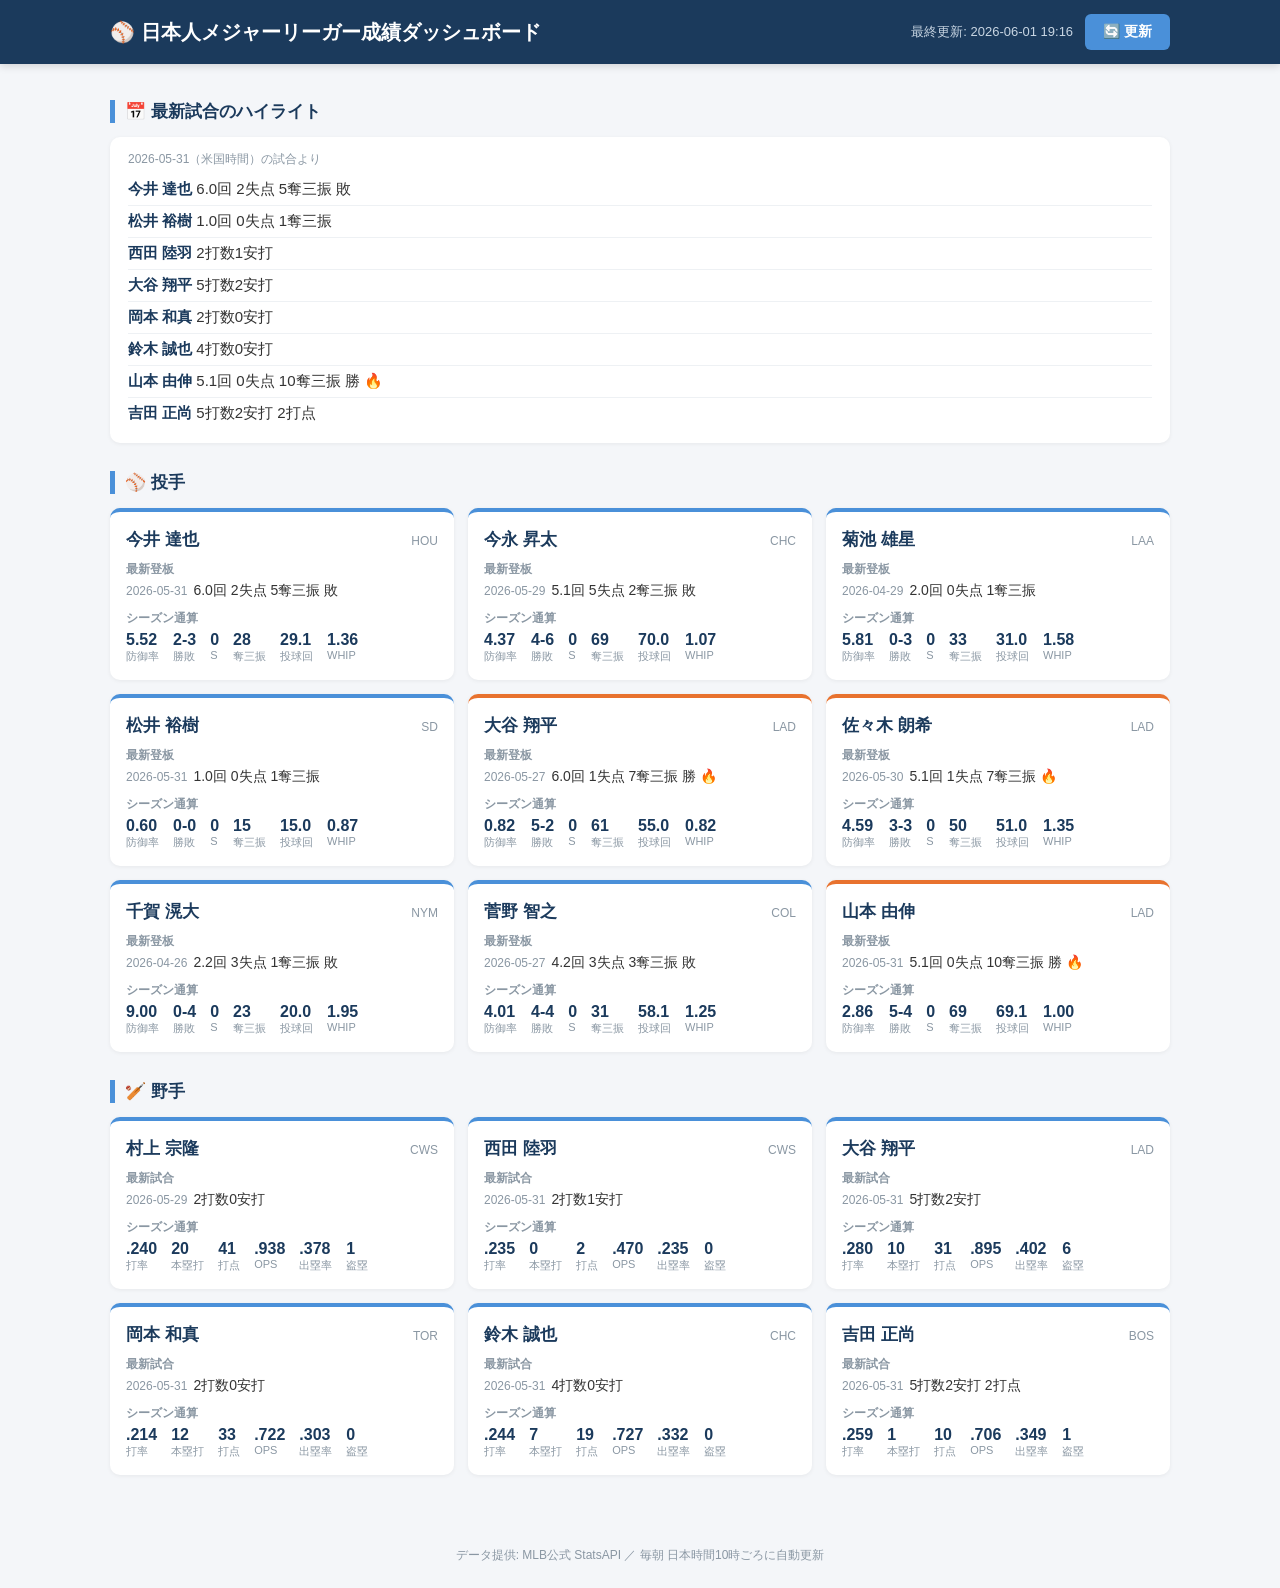
==== index.html @ 2294427c "静的サイト化＋GitHub Pages/Actions対応（公開準備） - データ取得をブラウザ側(app.js)に移植し裏方サーバー不要に - サイトファイルをリポジトリ直下へ移動（Pages配信用" ====
<!DOCTYPE html>
<html lang="ja">
<head>
  <meta charset="UTF-8">
  <meta name="viewport" content="width=device-width, initial-scale=1.0">
  <title>日本人メジャーリーガー成績ダッシュボード</title>
  <link rel="stylesheet" href="style.css">
</head>
<body>
  <header class="header">
    <div class="header-inner">
      <h1>⚾ 日本人メジャーリーガー成績ダッシュボード</h1>
      <div class="header-right">
        <span id="updated" class="updated">最終更新: —</span>
        <button id="update-btn" class="update-btn">🔄 更新</button>
      </div>
    </div>
  </header>

  <main class="main">
    <div id="status" class="status"></div>

    <section class="section">
      <h2 class="section-title">📅 最新試合のハイライト</h2>
      <div id="highlights" class="highlights"></div>
    </section>

    <section class="section">
      <h2 class="section-title">⚾ 投手</h2>
      <div id="pitchers" class="card-grid"></div>
    </section>

    <section class="section">
      <h2 class="section-title">🏏 野手</h2>
      <div id="batters" class="card-grid"></div>
    </section>
  </main>

  <footer class="footer">
    データ提供: MLB公式 StatsAPI ／ 毎朝 日本時間10時ごろに自動更新
  </footer>

  <script src="app.js"></script>
</body>
</html>
---- style.css ----
:root {
  --navy: #1B3A5C;
  --blue: #4A90D9;
  --text: #333333;
  --muted: #8a97a3;
  --bg: #f4f6f9;
  --card: #ffffff;
  --hot: #e8722e;
}

* { box-sizing: border-box; }

body {
  margin: 0;
  font-family: "Segoe UI", "Hiragino Kaku Gothic ProN", "Meiryo", sans-serif;
  color: var(--text);
  background: var(--bg);
}

/* ===== ヘッダー ===== */
.header {
  background: var(--navy);
  color: #fff;
  position: sticky;
  top: 0;
  z-index: 10;
  box-shadow: 0 2px 8px rgba(0,0,0,.15);
}
.header-inner {
  max-width: 1100px;
  margin: 0 auto;
  padding: 14px 20px;
  display: flex;
  align-items: center;
  justify-content: space-between;
  gap: 12px;
  flex-wrap: wrap;
}
.header h1 { font-size: 20px; margin: 0; }
.header-right { display: flex; align-items: center; gap: 12px; }
.updated { font-size: 13px; color: #c9d6e3; }
.update-btn {
  background: var(--blue);
  color: #fff;
  border: none;
  border-radius: 6px;
  padding: 9px 18px;
  font-size: 14px;
  font-weight: 600;
  cursor: pointer;
  transition: background .15s, opacity .15s;
}
.update-btn:hover { background: #3a7bc0; }
.update-btn:disabled { opacity: .6; cursor: progress; }

/* ===== レイアウト ===== */
.main { max-width: 1100px; margin: 0 auto; padding: 20px; }
.section { margin-bottom: 28px; }
.section-title {
  font-size: 17px;
  color: var(--navy);
  border-left: 5px solid var(--blue);
  padding-left: 10px;
  margin: 0 0 14px;
}
.status {
  text-align: center;
  color: var(--muted);
  padding: 8px;
  font-size: 14px;
}
.status.error { color: #c0392b; }

/* ===== ハイライト ===== */
.highlights {
  background: var(--card);
  border-radius: 10px;
  padding: 14px 18px;
  box-shadow: 0 1px 4px rgba(0,0,0,.06);
}
.highlight-row { padding: 6px 0; font-size: 15px; border-bottom: 1px solid #eef1f4; }
.highlight-row:last-child { border-bottom: none; }
.highlight-row .h-name { font-weight: 700; color: var(--navy); }
.highlight-empty { color: var(--muted); }

/* ===== カード ===== */
.card-grid {
  display: grid;
  grid-template-columns: repeat(auto-fill, minmax(260px, 1fr));
  gap: 14px;
}
.card {
  background: var(--card);
  border-radius: 10px;
  padding: 16px;
  box-shadow: 0 1px 4px rgba(0,0,0,.06);
  border-top: 4px solid var(--blue);
}
.card.hot { border-top-color: var(--hot); }
.card-head { display: flex; align-items: baseline; justify-content: space-between; margin-bottom: 10px; }
.card-name { font-size: 17px; font-weight: 700; color: var(--navy); }
.card-team { font-size: 12px; color: var(--muted); }

.block-label {
  font-size: 12px;
  color: var(--muted);
  margin: 10px 0 4px;
  font-weight: 600;
}
.latest-line { font-size: 14px; }
.latest-line .date { color: var(--muted); font-size: 12px; margin-right: 6px; }
.latest-none { color: var(--muted); font-size: 14px; }
.fire { color: var(--hot); }

.stat-row {
  display: flex;
  flex-wrap: wrap;
  gap: 6px 14px;
}
.stat {
  font-size: 14px;
}
.stat b { color: var(--navy); font-size: 16px; }
.stat span { color: var(--muted); font-size: 11px; display: block; }

/* ===== フッター ===== */
.footer {
  text-align: center;
  color: var(--muted);
  font-size: 12px;
  padding: 24px;
}

@media (max-width: 480px) {
  .header h1 { font-size: 16px; }
}
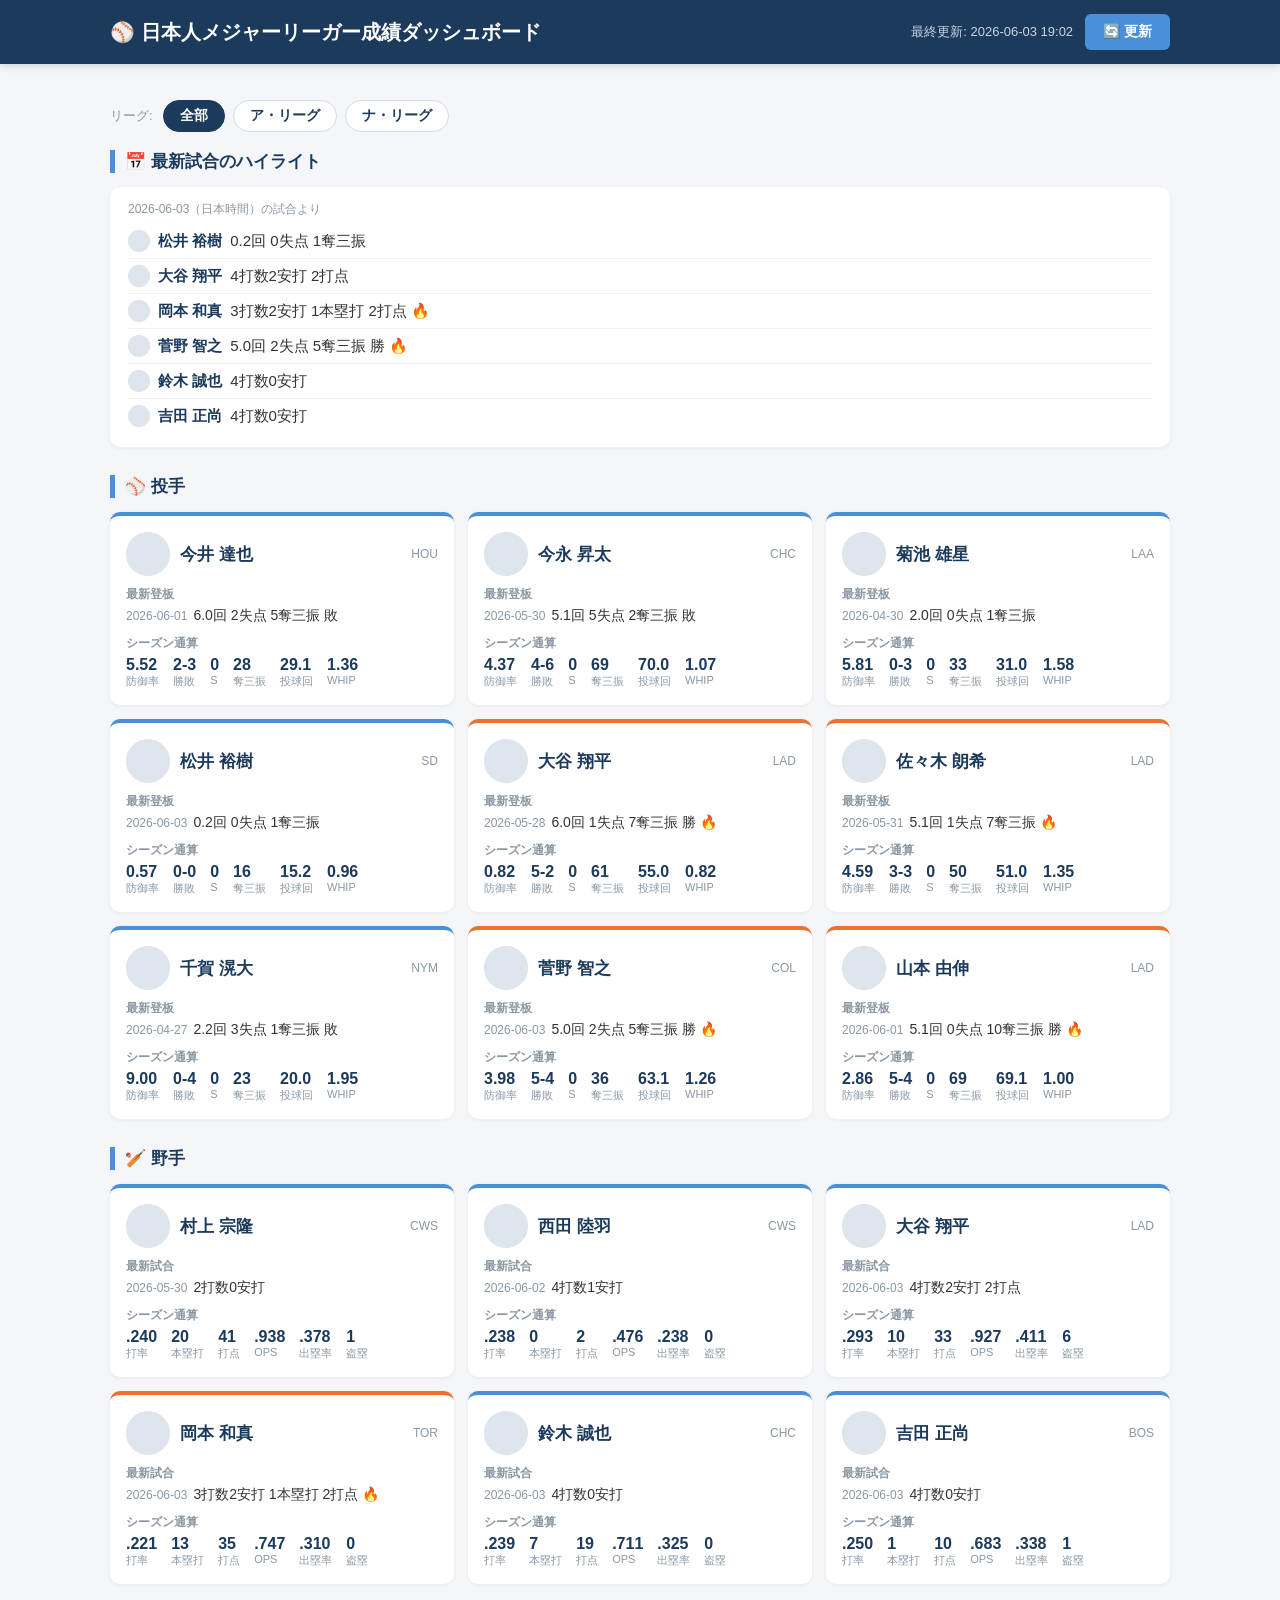
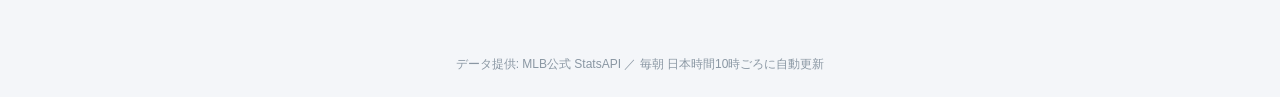
==== commit eb039967: "⑥リーグ絞り込みと⑦試合中タグを追加 - ⑥ AL/NL の絞り込みボタンを追加（固定対応表 config/team_league.json で判定） - ⑦ 進行中試合のカードに「🟢 試合中」タグを" ====
--- a/index.html
+++ b/index.html
@@ -19,6 +19,13 @@
 
   <main class="main">
     <div id="status" class="status"></div>
+
+    <div id="league-filter" class="league-filter" role="group" aria-label="リーグで絞り込み">
+      <span class="filter-label">リーグ:</span>
+      <button class="filter-btn is-active" data-league="ALL">全部</button>
+      <button class="filter-btn" data-league="AL">ア・リーグ</button>
+      <button class="filter-btn" data-league="NL">ナ・リーグ</button>
+    </div>
 
     <section class="section">
       <h2 class="section-title">📅 最新試合のハイライト</h2>
--- a/style.css
+++ b/style.css
@@ -71,6 +71,33 @@
 }
 .status.error { color: #c0392b; }
 
+/* ===== リーグ絞り込み ===== */
+.league-filter {
+  display: flex;
+  align-items: center;
+  gap: 8px;
+  flex-wrap: wrap;
+  margin-bottom: 18px;
+}
+.filter-label { font-size: 13px; color: var(--muted); margin-right: 2px; }
+.filter-btn {
+  background: #fff;
+  color: var(--navy);
+  border: 1px solid #d4dbe4;
+  border-radius: 999px;
+  padding: 6px 16px;
+  font-size: 14px;
+  font-weight: 600;
+  cursor: pointer;
+  transition: background .15s, color .15s, border-color .15s;
+}
+.filter-btn:hover { border-color: var(--blue); }
+.filter-btn.is-active {
+  background: var(--navy);
+  color: #fff;
+  border-color: var(--navy);
+}
+
 /* ===== ハイライト ===== */
 .highlights {
   background: var(--card);
@@ -78,10 +105,15 @@
   padding: 14px 18px;
   box-shadow: 0 1px 4px rgba(0,0,0,.06);
 }
-.highlight-row { padding: 6px 0; font-size: 15px; border-bottom: 1px solid #eef1f4; }
+.highlight-row { display: flex; align-items: center; gap: 8px; padding: 6px 0; font-size: 15px; border-bottom: 1px solid #eef1f4; }
 .highlight-row:last-child { border-bottom: none; }
 .highlight-row .h-name { font-weight: 700; color: var(--navy); }
 .highlight-empty { color: var(--muted); }
+
+/* ===== 顔写真（丸） ===== */
+.avatar { object-fit: cover; border-radius: 50%; background: #dfe5ec; flex: none; }
+.avatar-card { width: 44px; height: 44px; }
+.avatar-mini { width: 22px; height: 22px; }
 
 /* ===== カード ===== */
 .card-grid {
@@ -97,15 +129,28 @@
   border-top: 4px solid var(--blue);
 }
 .card.hot { border-top-color: var(--hot); }
-.card-head { display: flex; align-items: baseline; justify-content: space-between; margin-bottom: 10px; }
+.card-head { display: flex; align-items: center; justify-content: space-between; gap: 8px; margin-bottom: 10px; }
+.card-id { display: flex; align-items: center; gap: 10px; min-width: 0; }
 .card-name { font-size: 17px; font-weight: 700; color: var(--navy); }
-.card-team { font-size: 12px; color: var(--muted); }
+.card-team { font-size: 12px; color: var(--muted); flex: none; }
 
 .block-label {
   font-size: 12px;
   color: var(--muted);
   margin: 10px 0 4px;
   font-weight: 600;
+}
+.live-tag {
+  display: inline-block;
+  font-size: 11px;
+  font-weight: 700;
+  color: #1e8e4e;
+  background: #e6f6ec;
+  border: 1px solid #b8e6c8;
+  border-radius: 999px;
+  padding: 1px 8px;
+  margin-left: 4px;
+  vertical-align: middle;
 }
 .latest-line { font-size: 14px; }
 .latest-line .date { color: var(--muted); font-size: 12px; margin-right: 6px; }
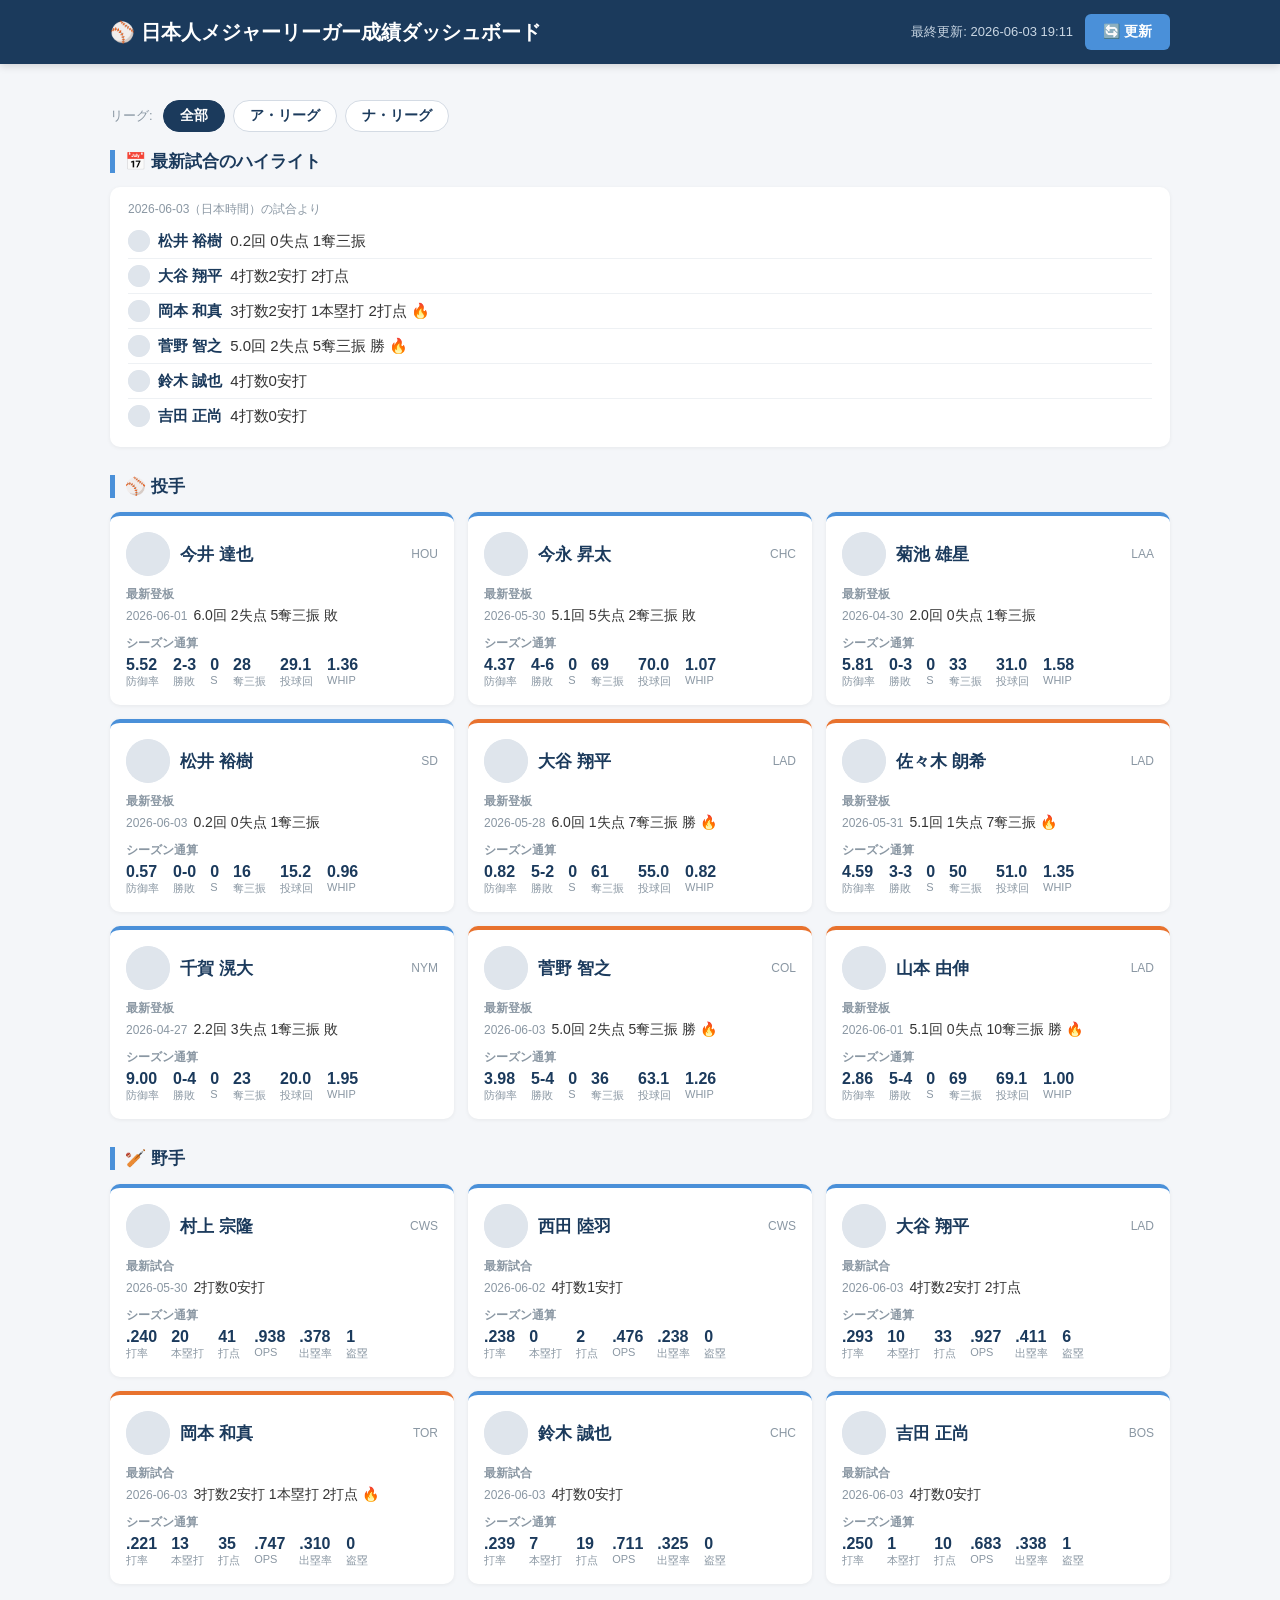
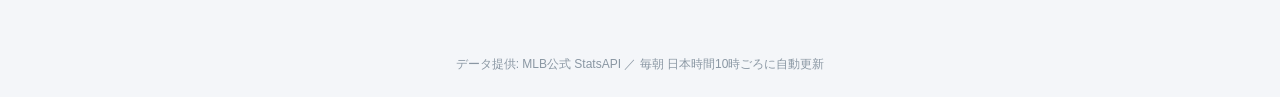
==== commit e3491295: "キャッシュ対策: app.js/style.css にバージョン印を付与 - index.html で app.js?v=日付 / style.css?v=日付 を参照し、更新時に最新が読まれるように" ====
--- a/index.html
+++ b/index.html
@@ -4,7 +4,7 @@
   <meta charset="UTF-8">
   <meta name="viewport" content="width=device-width, initial-scale=1.0">
   <title>日本人メジャーリーガー成績ダッシュボード</title>
-  <link rel="stylesheet" href="style.css">
+  <link rel="stylesheet" href="style.css?v=2026-06-04">
 </head>
 <body>
   <header class="header">
@@ -47,6 +47,7 @@
     データ提供: MLB公式 StatsAPI ／ 毎朝 日本時間10時ごろに自動更新
   </footer>
 
-  <script src="app.js"></script>
+  <!-- ?v=日付 はキャッシュ対策。app.js / style.css を更新したらこの日付も合わせて変えること（古いファイルが読まれるのを防ぐ） -->
+  <script src="app.js?v=2026-06-04"></script>
 </body>
 </html>
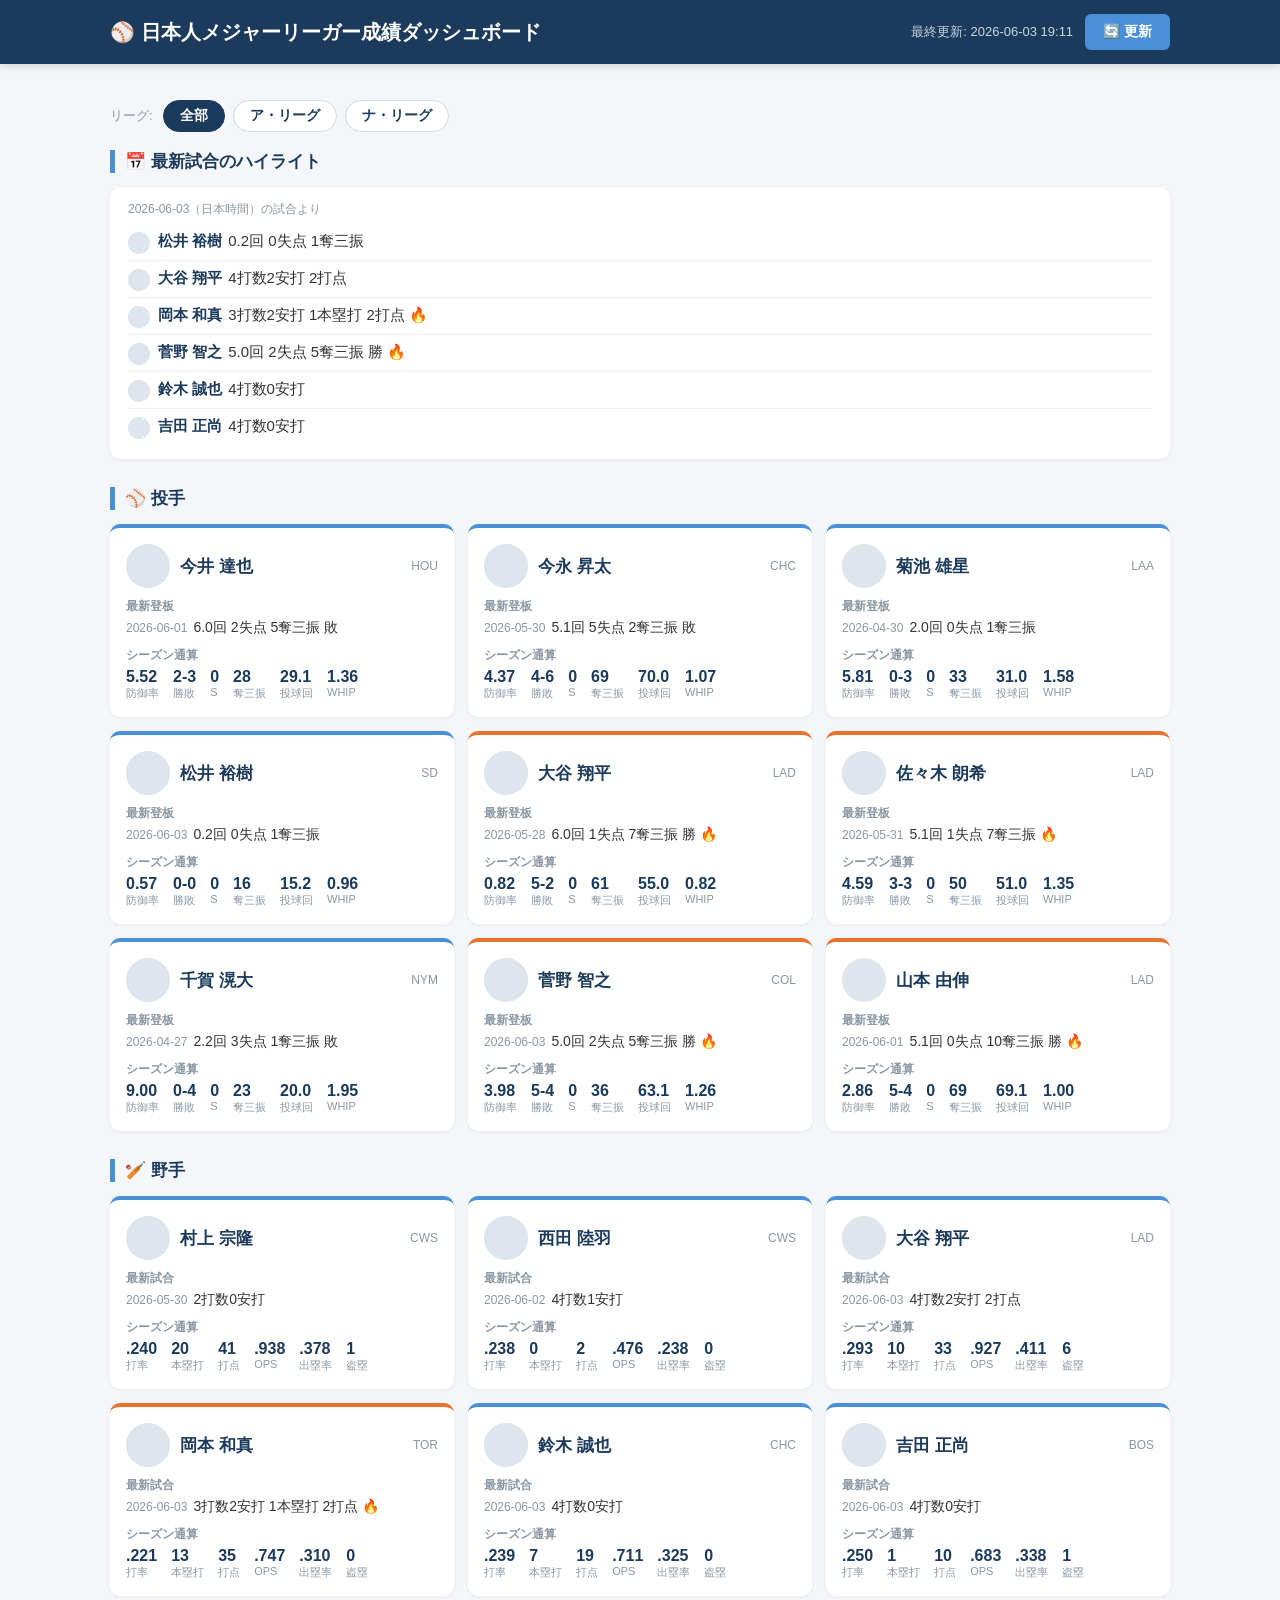
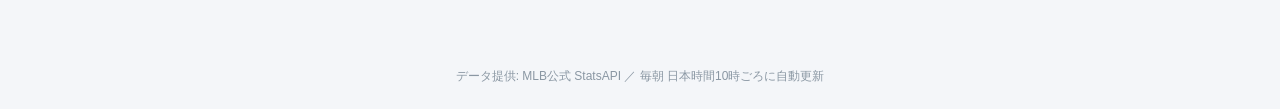
==== commit 7a8d20ec: "スマホ表示の改善: ハイライト改行崩れの修正と手動更新の端末記憶 - ハイライト行を「顔写真＋名前/成績ひとまとめ」に再構成し、狭い画面での   変な折り返しを解消（app.js / style.cs" ====
--- a/index.html
+++ b/index.html
@@ -4,7 +4,15 @@
   <meta charset="UTF-8">
   <meta name="viewport" content="width=device-width, initial-scale=1.0">
   <title>日本人メジャーリーガー成績ダッシュボード</title>
-  <link rel="stylesheet" href="style.css?v=2026-06-04">
+  <link rel="stylesheet" href="style.css?v=2026-06-04b">
+
+  <!-- PWA（ホーム画面に置けるアプリ風）設定 -->
+  <link rel="manifest" href="manifest.json">
+  <meta name="theme-color" content="#1B3A5C">
+  <link rel="apple-touch-icon" href="apple-touch-icon.png">
+  <meta name="apple-mobile-web-app-capable" content="yes">
+  <meta name="apple-mobile-web-app-status-bar-style" content="black-translucent">
+  <meta name="apple-mobile-web-app-title" content="日本人MLB成績">
 </head>
 <body>
   <header class="header">
@@ -48,6 +56,16 @@
   </footer>
 
   <!-- ?v=日付 はキャッシュ対策。app.js / style.css を更新したらこの日付も合わせて変えること（古いファイルが読まれるのを防ぐ） -->
-  <script src="app.js?v=2026-06-04"></script>
+  <script src="app.js?v=2026-06-04b"></script>
+
+  <!-- 以前のオフライン機能(サービスワーカー)は廃止。古い登録を解除し、残ったキャッシュを掃除する。 -->
+  <script>
+    if ('serviceWorker' in navigator) {
+      navigator.serviceWorker.getRegistrations().then((regs) => regs.forEach((r) => r.unregister()));
+    }
+    if (window.caches && caches.keys) {
+      caches.keys().then((keys) => keys.forEach((k) => caches.delete(k)));
+    }
+  </script>
 </body>
 </html>
--- a/style.css
+++ b/style.css
@@ -105,9 +105,13 @@
   padding: 14px 18px;
   box-shadow: 0 1px 4px rgba(0,0,0,.06);
 }
-.highlight-row { display: flex; align-items: center; gap: 8px; padding: 6px 0; font-size: 15px; border-bottom: 1px solid #eef1f4; }
+.highlight-row { display: flex; align-items: flex-start; gap: 8px; padding: 6px 0; font-size: 15px; border-bottom: 1px solid #eef1f4; }
 .highlight-row:last-child { border-bottom: none; }
-.highlight-row .h-name { font-weight: 700; color: var(--navy); }
+/* 名前＋試合中タグ＋成績をひとまとめにして、狭い画面でも自然に折り返す */
+.highlight-row .h-body { min-width: 0; flex: 1; line-height: 1.5; }
+.highlight-row .h-name { font-weight: 700; color: var(--navy); margin-right: 6px; white-space: nowrap; }
+.highlight-row .h-stat { word-break: normal; overflow-wrap: anywhere; }
+.highlight-row .avatar-mini { margin-top: 2px; }
 .highlight-empty { color: var(--muted); }
 
 /* ===== 顔写真（丸） ===== */
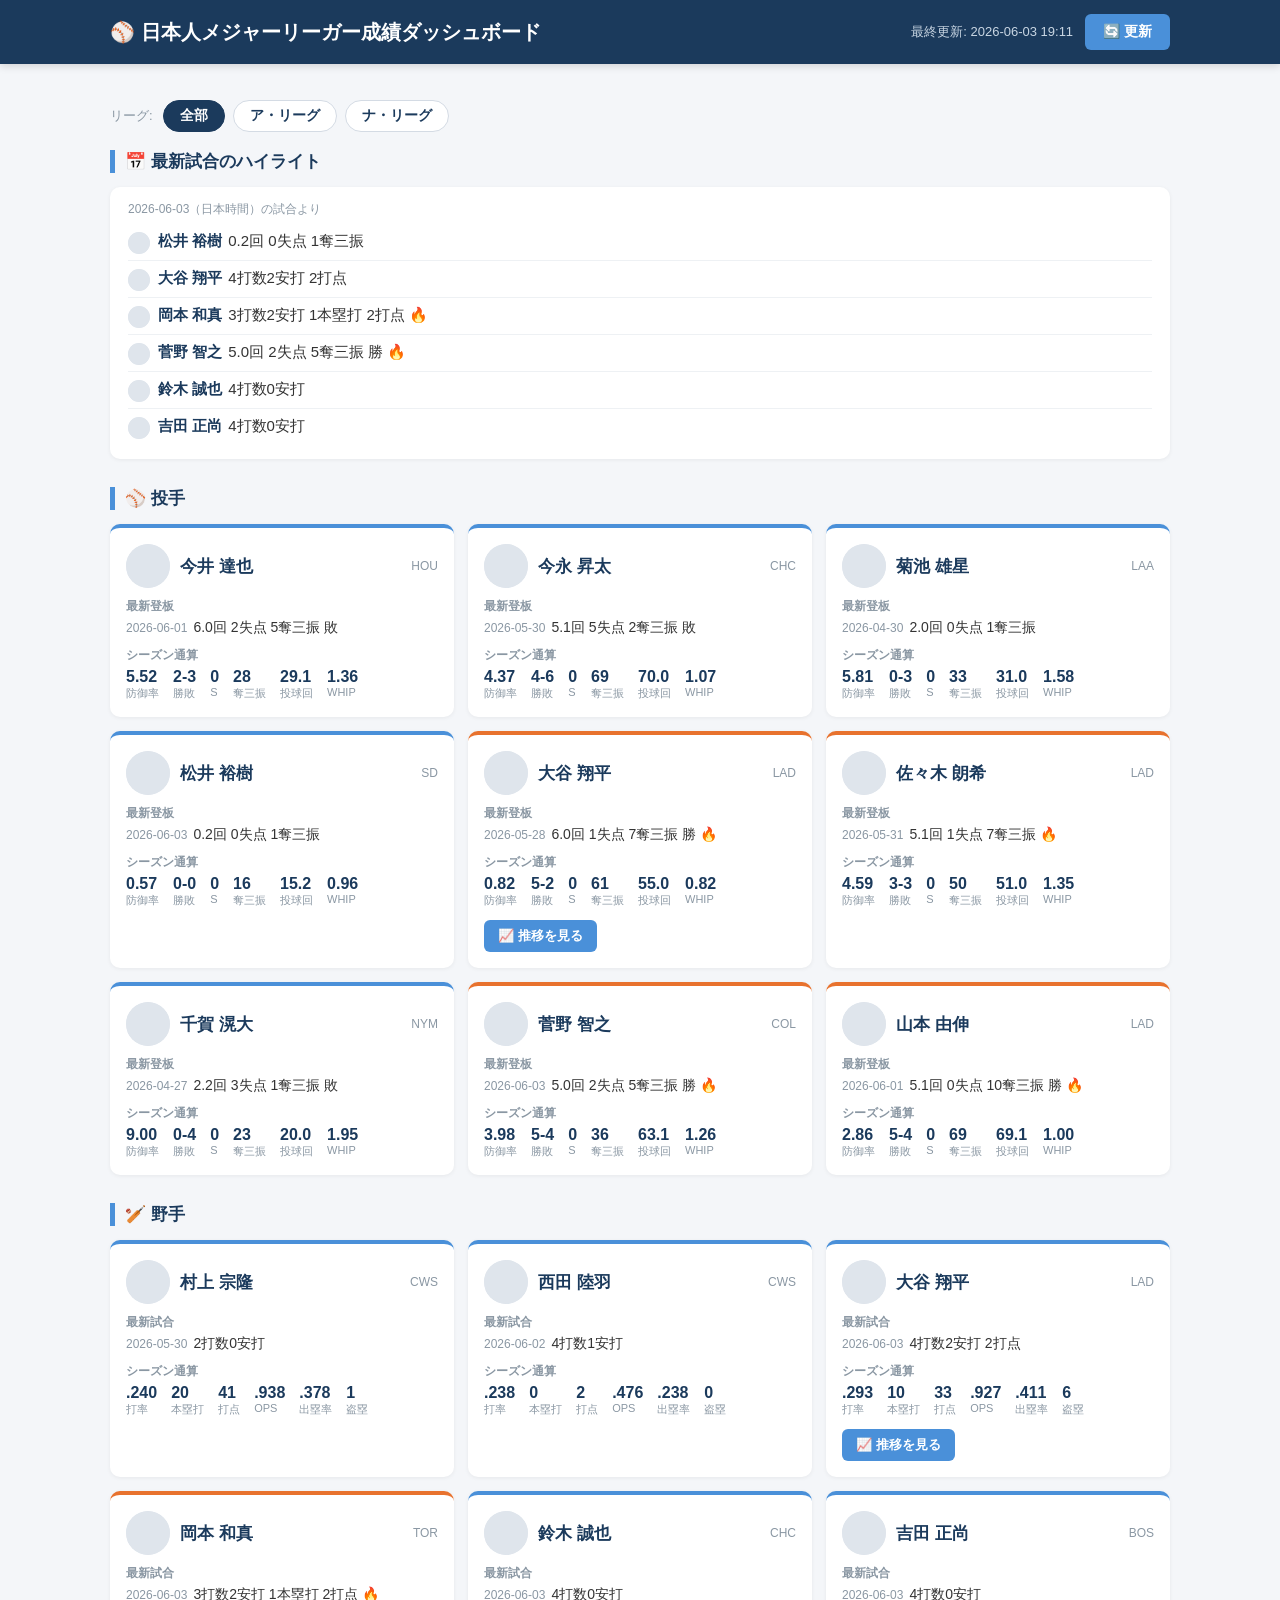
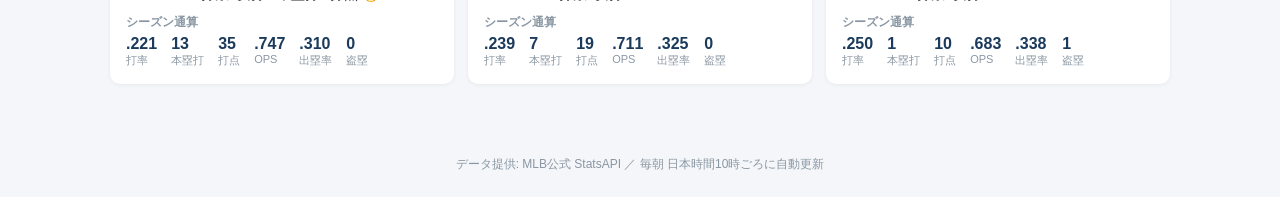
==== commit 58f46d78: "⑧大谷翔平の成績推移ページを追加（投手・野手タブ／今季・上下2段グラフ） - ohtani.html/ohtani.js/ohtani.css を新規追加（Chart.jsで折れ線＋棒） - 上段=移" ====
--- a/index.html
+++ b/index.html
@@ -4,7 +4,7 @@
   <meta charset="UTF-8">
   <meta name="viewport" content="width=device-width, initial-scale=1.0">
   <title>日本人メジャーリーガー成績ダッシュボード</title>
-  <link rel="stylesheet" href="style.css?v=2026-06-04b">
+  <link rel="stylesheet" href="style.css?v=2026-06-04c">
 
   <!-- PWA（ホーム画面に置けるアプリ風）設定 -->
   <link rel="manifest" href="manifest.json">
@@ -56,7 +56,7 @@
   </footer>
 
   <!-- ?v=日付 はキャッシュ対策。app.js / style.css を更新したらこの日付も合わせて変えること（古いファイルが読まれるのを防ぐ） -->
-  <script src="app.js?v=2026-06-04b"></script>
+  <script src="app.js?v=2026-06-04d"></script>
 
   <!-- 以前のオフライン機能(サービスワーカー)は廃止。古い登録を解除し、残ったキャッシュを掃除する。 -->
   <script>
--- a/style.css
+++ b/style.css
@@ -137,6 +137,21 @@
 .card-id { display: flex; align-items: center; gap: 10px; min-width: 0; }
 .card-name { font-size: 17px; font-weight: 700; color: var(--navy); }
 .card-team { font-size: 12px; color: var(--muted); flex: none; }
+
+/* 大谷だけに出る「推移を見る」ボタン */
+.trend-btn {
+  display: inline-block;
+  margin-top: 12px;
+  background: var(--blue);
+  color: #fff;
+  text-decoration: none;
+  border-radius: 6px;
+  padding: 7px 14px;
+  font-size: 13px;
+  font-weight: 700;
+  transition: background .15s;
+}
+.trend-btn:hover { background: #3a7bc0; }
 
 .block-label {
   font-size: 12px;
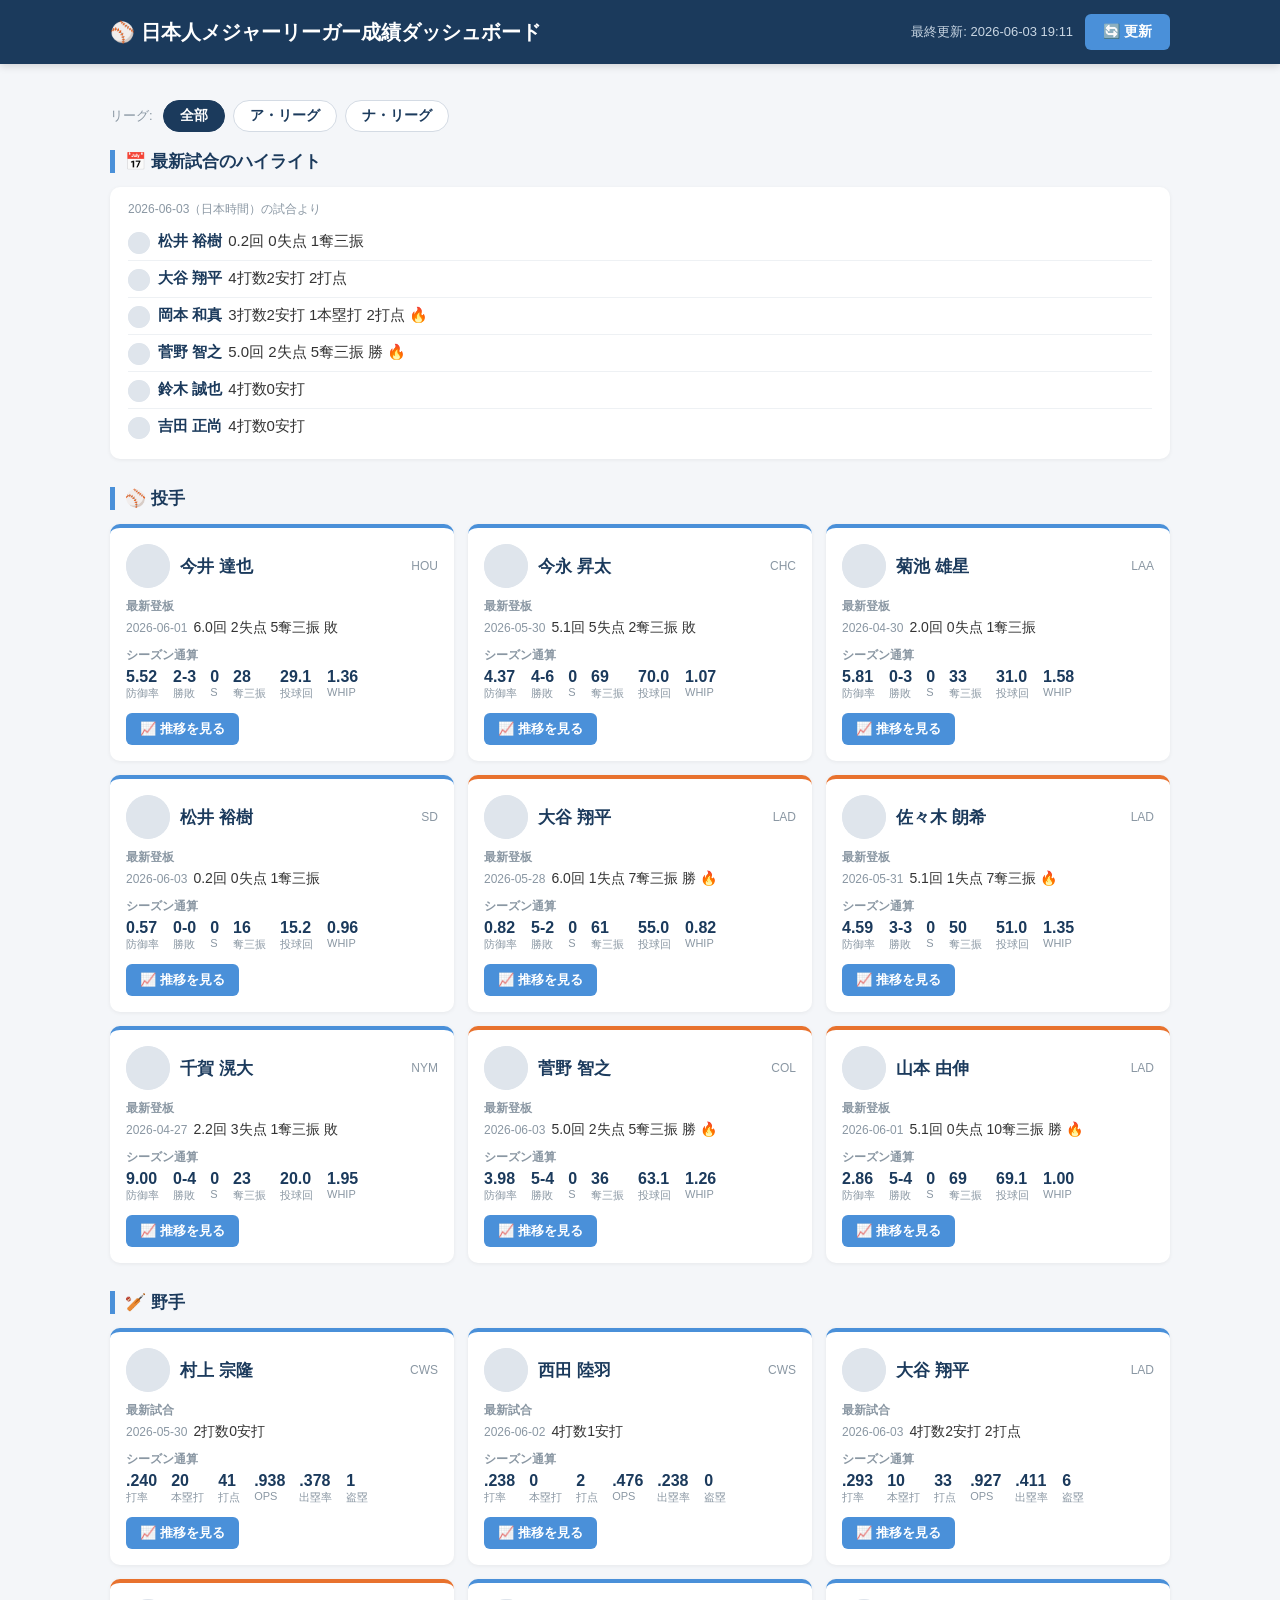
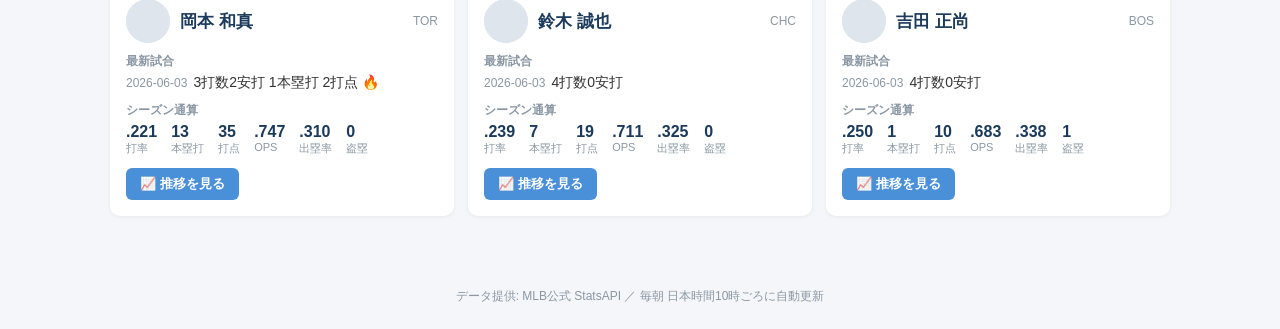
==== commit 3814dc84: "⑭成績推移ページを全選手に対応（各カードにボタン／タブ自動出し分け） - ⑧の大谷専用ページ(ohtani.html/ohtani.js)を全選手共通の汎用ページに - app.jsの「推移を見る」ボ" ====
--- a/index.html
+++ b/index.html
@@ -56,7 +56,7 @@
   </footer>
 
   <!-- ?v=日付 はキャッシュ対策。app.js / style.css を更新したらこの日付も合わせて変えること（古いファイルが読まれるのを防ぐ） -->
-  <script src="app.js?v=2026-06-04d"></script>
+  <script src="app.js?v=2026-06-05"></script>
 
   <!-- 以前のオフライン機能(サービスワーカー)は廃止。古い登録を解除し、残ったキャッシュを掃除する。 -->
   <script>
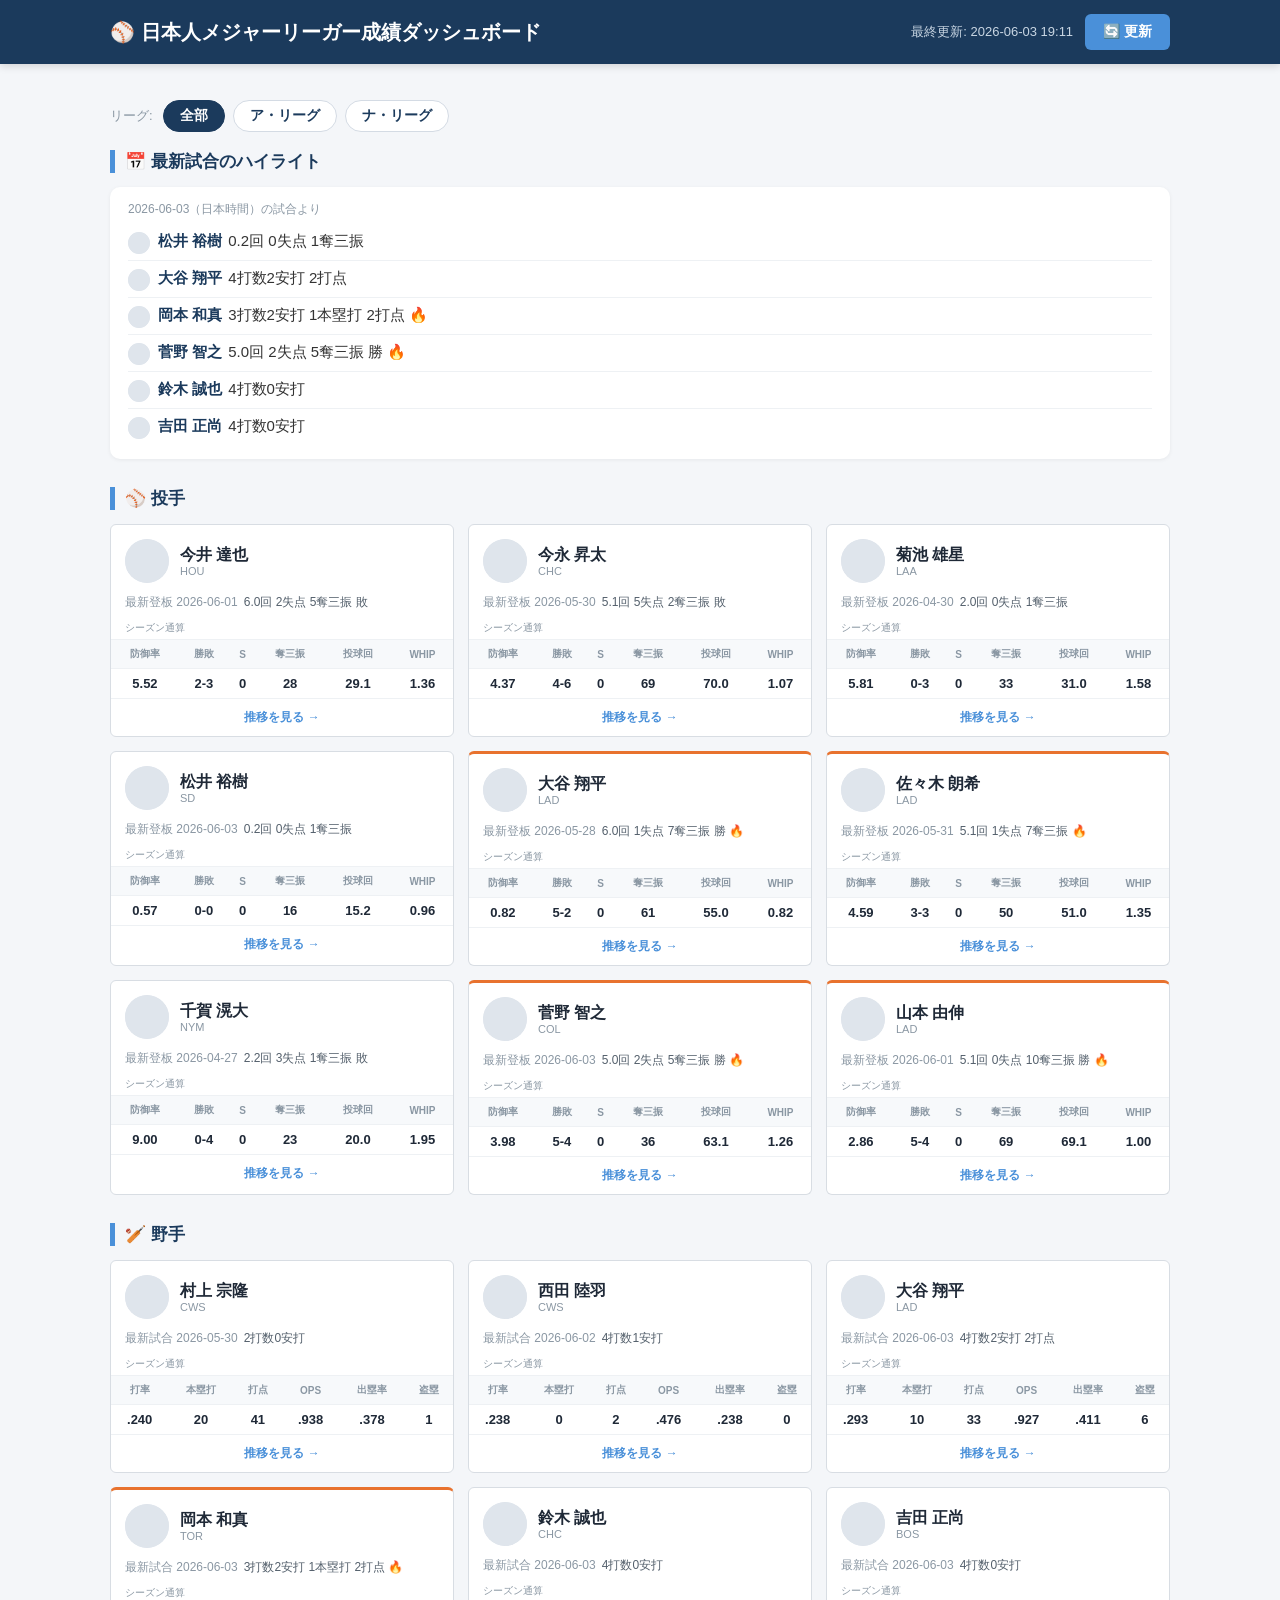
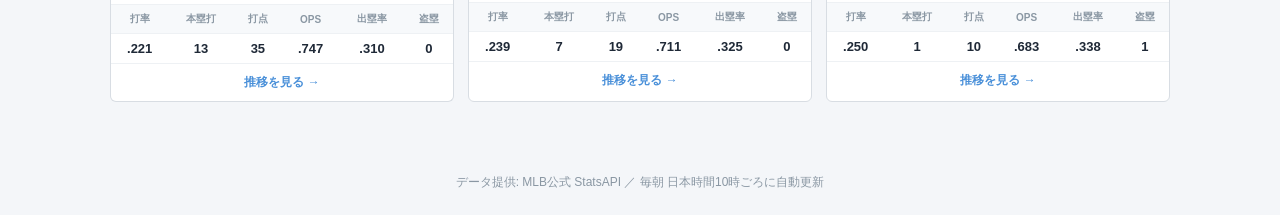
==== commit dcf92fd3: "⑯カードデザインを刷新（AI感を抑えたスタッツテーブル型） - グラデ/強い影/上辺の青ライン/縦並び数字をやめ、白基調＋細い罫線に - シーズン通算を表組み（見出し行＋数値行・等幅数字）で表示 - " ====
--- a/index.html
+++ b/index.html
@@ -4,7 +4,7 @@
   <meta charset="UTF-8">
   <meta name="viewport" content="width=device-width, initial-scale=1.0">
   <title>日本人メジャーリーガー成績ダッシュボード</title>
-  <link rel="stylesheet" href="style.css?v=2026-06-04c">
+  <link rel="stylesheet" href="style.css?v=2026-06-05-redesign">
 
   <!-- PWA（ホーム画面に置けるアプリ風）設定 -->
   <link rel="manifest" href="manifest.json">
@@ -56,7 +56,7 @@
   </footer>
 
   <!-- ?v=日付 はキャッシュ対策。app.js / style.css を更新したらこの日付も合わせて変えること（古いファイルが読まれるのを防ぐ） -->
-  <script src="app.js?v=2026-06-05"></script>
+  <script src="app.js?v=2026-06-05-redesign"></script>
 
   <!-- 以前のオフライン機能(サービスワーカー)は廃止。古い登録を解除し、残ったキャッシュを掃除する。 -->
   <script>
--- a/style.css
+++ b/style.css
@@ -119,7 +119,7 @@
 .avatar-card { width: 44px; height: 44px; }
 .avatar-mini { width: 22px; height: 22px; }
 
-/* ===== カード ===== */
+/* ===== カード（スタッツテーブル型） ===== */
 .card-grid {
   display: grid;
   grid-template-columns: repeat(auto-fill, minmax(260px, 1fr));
@@ -127,38 +127,22 @@
 }
 .card {
   background: var(--card);
-  border-radius: 10px;
-  padding: 16px;
-  box-shadow: 0 1px 4px rgba(0,0,0,.06);
-  border-top: 4px solid var(--blue);
+  border: 1px solid #d8dde3;
+  border-radius: 6px;
+  overflow: hidden;
 }
-.card.hot { border-top-color: var(--hot); }
-.card-head { display: flex; align-items: center; justify-content: space-between; gap: 8px; margin-bottom: 10px; }
-.card-id { display: flex; align-items: center; gap: 10px; min-width: 0; }
-.card-name { font-size: 17px; font-weight: 700; color: var(--navy); }
-.card-team { font-size: 12px; color: var(--muted); flex: none; }
+/* 活躍した選手（🔥）だけ、上辺に細いオレンジの線で印を付ける */
+.card.hot { border-top: 3px solid var(--hot); }
+.card-head { display: flex; align-items: center; gap: 11px; padding: 14px 14px 10px; }
+.card-id-text { display: flex; flex-direction: column; min-width: 0; }
+.card-name { font-size: 16px; font-weight: 700; color: #1f2937; line-height: 1.25; }
+.card-team { font-size: 11px; color: var(--muted); }
 
-/* 大谷だけに出る「推移を見る」ボタン */
-.trend-btn {
-  display: inline-block;
-  margin-top: 12px;
-  background: var(--blue);
-  color: #fff;
-  text-decoration: none;
-  border-radius: 6px;
-  padding: 7px 14px;
-  font-size: 13px;
-  font-weight: 700;
-  transition: background .15s;
-}
-.trend-btn:hover { background: #3a7bc0; }
-
-.block-label {
-  font-size: 12px;
-  color: var(--muted);
-  margin: 10px 0 4px;
-  font-weight: 600;
-}
+/* 最新試合（カード上部の一行） */
+.latest-line { font-size: 12px; color: #54606c; padding: 0 14px 10px; line-height: 1.5; }
+.latest-line .latest-label { color: var(--muted); margin-right: 6px; }
+.latest-none { color: var(--muted); }
+.fire { color: var(--hot); }
 .live-tag {
   display: inline-block;
   font-size: 11px;
@@ -171,21 +155,27 @@
   margin-left: 4px;
   vertical-align: middle;
 }
-.latest-line { font-size: 14px; }
-.latest-line .date { color: var(--muted); font-size: 12px; margin-right: 6px; }
-.latest-none { color: var(--muted); font-size: 14px; }
-.fire { color: var(--hot); }
 
-.stat-row {
-  display: flex;
-  flex-wrap: wrap;
-  gap: 6px 14px;
+/* シーズン通算（テーブルの小見出し） */
+.stat-caption { font-size: 10px; color: var(--muted); padding: 0 14px 4px; }
+.stat-table { width: 100%; border-collapse: collapse; font-size: 13px; }
+.stat-table th, .stat-table td { padding: 7px 4px; text-align: center; border-top: 1px solid #eef1f4; }
+.stat-table th { font-size: 10px; color: var(--muted); font-weight: 600; background: #f7f9fb; }
+.stat-table td { font-weight: 700; color: #1f2937; font-variant-numeric: tabular-nums; }
+
+/* 推移ページへのボタン（カード下の帯） */
+.trend-btn {
+  display: block;
+  text-align: center;
+  padding: 10px;
+  font-size: 12px;
+  font-weight: 700;
+  color: var(--blue);
+  text-decoration: none;
+  border-top: 1px solid #eef1f4;
+  transition: background .15s;
 }
-.stat {
-  font-size: 14px;
-}
-.stat b { color: var(--navy); font-size: 16px; }
-.stat span { color: var(--muted); font-size: 11px; display: block; }
+.trend-btn:hover { background: #f3f6fa; }
 
 /* ===== フッター ===== */
 .footer {
